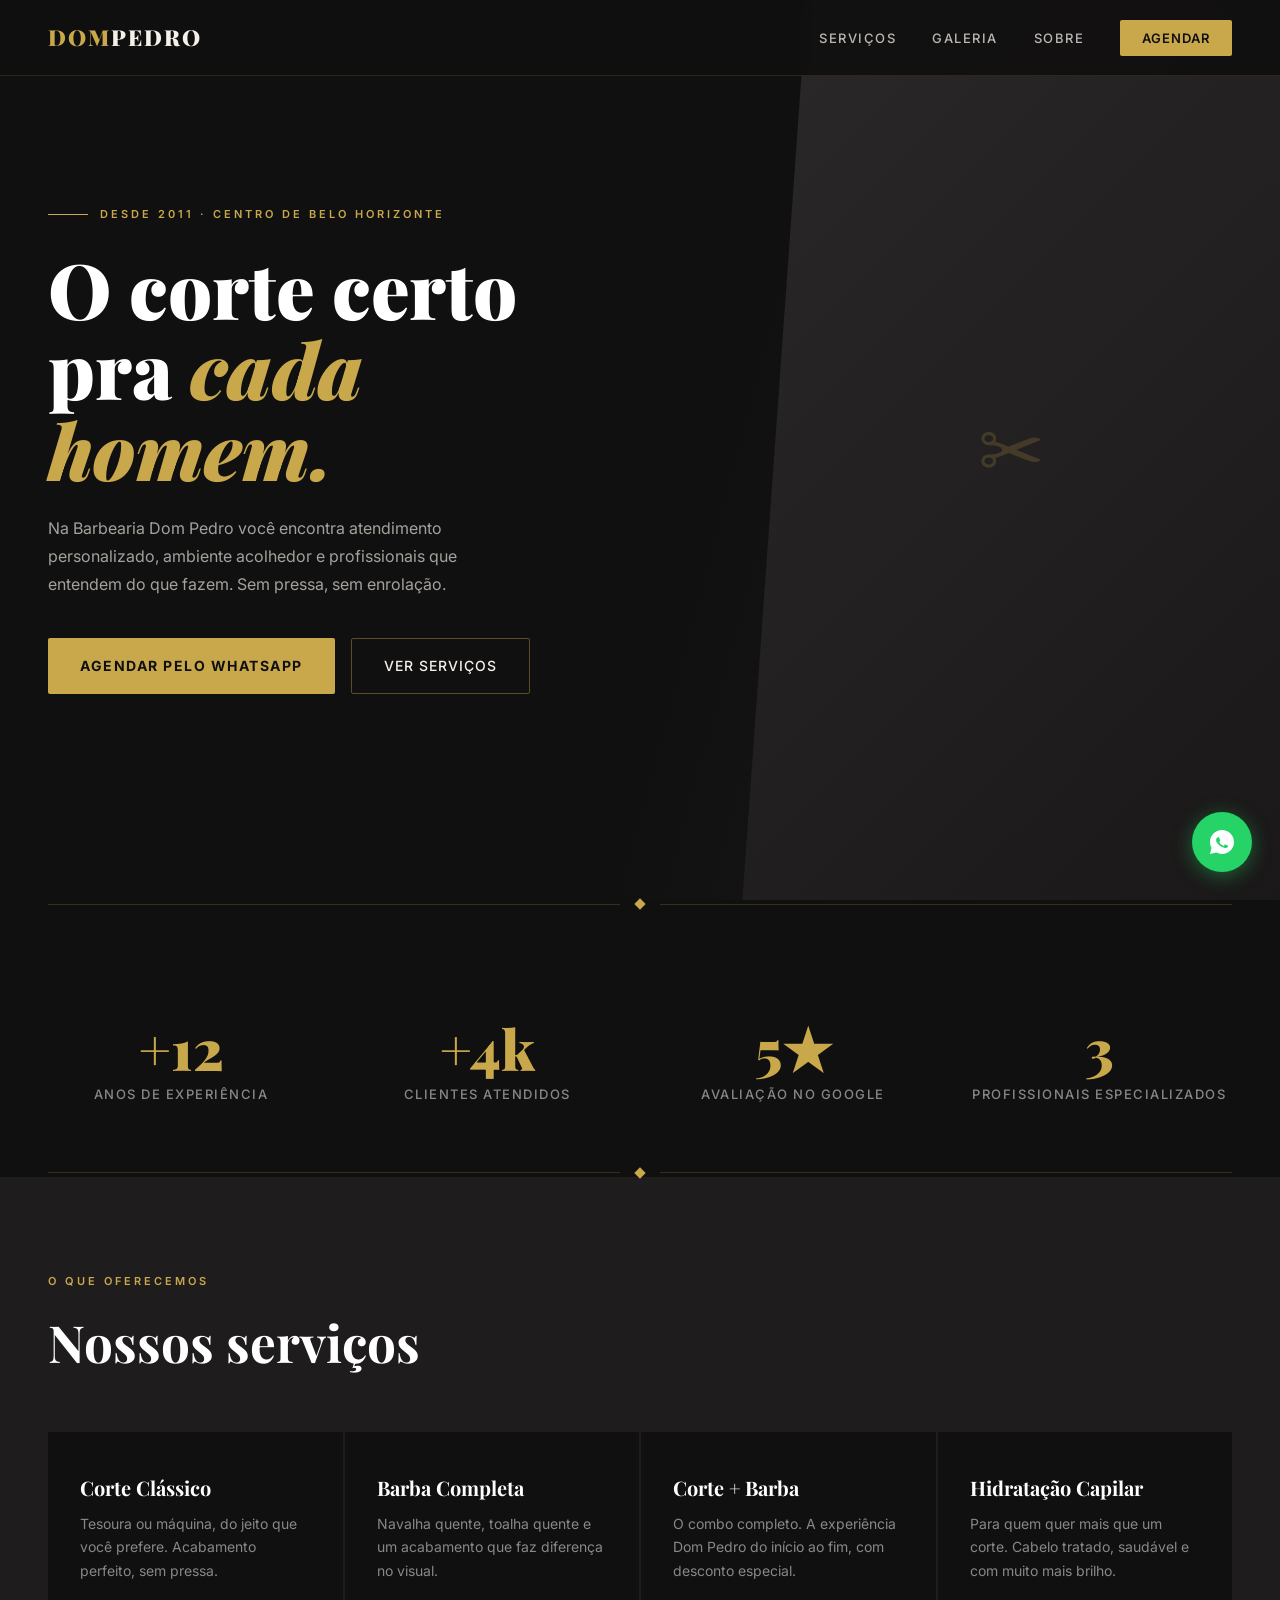
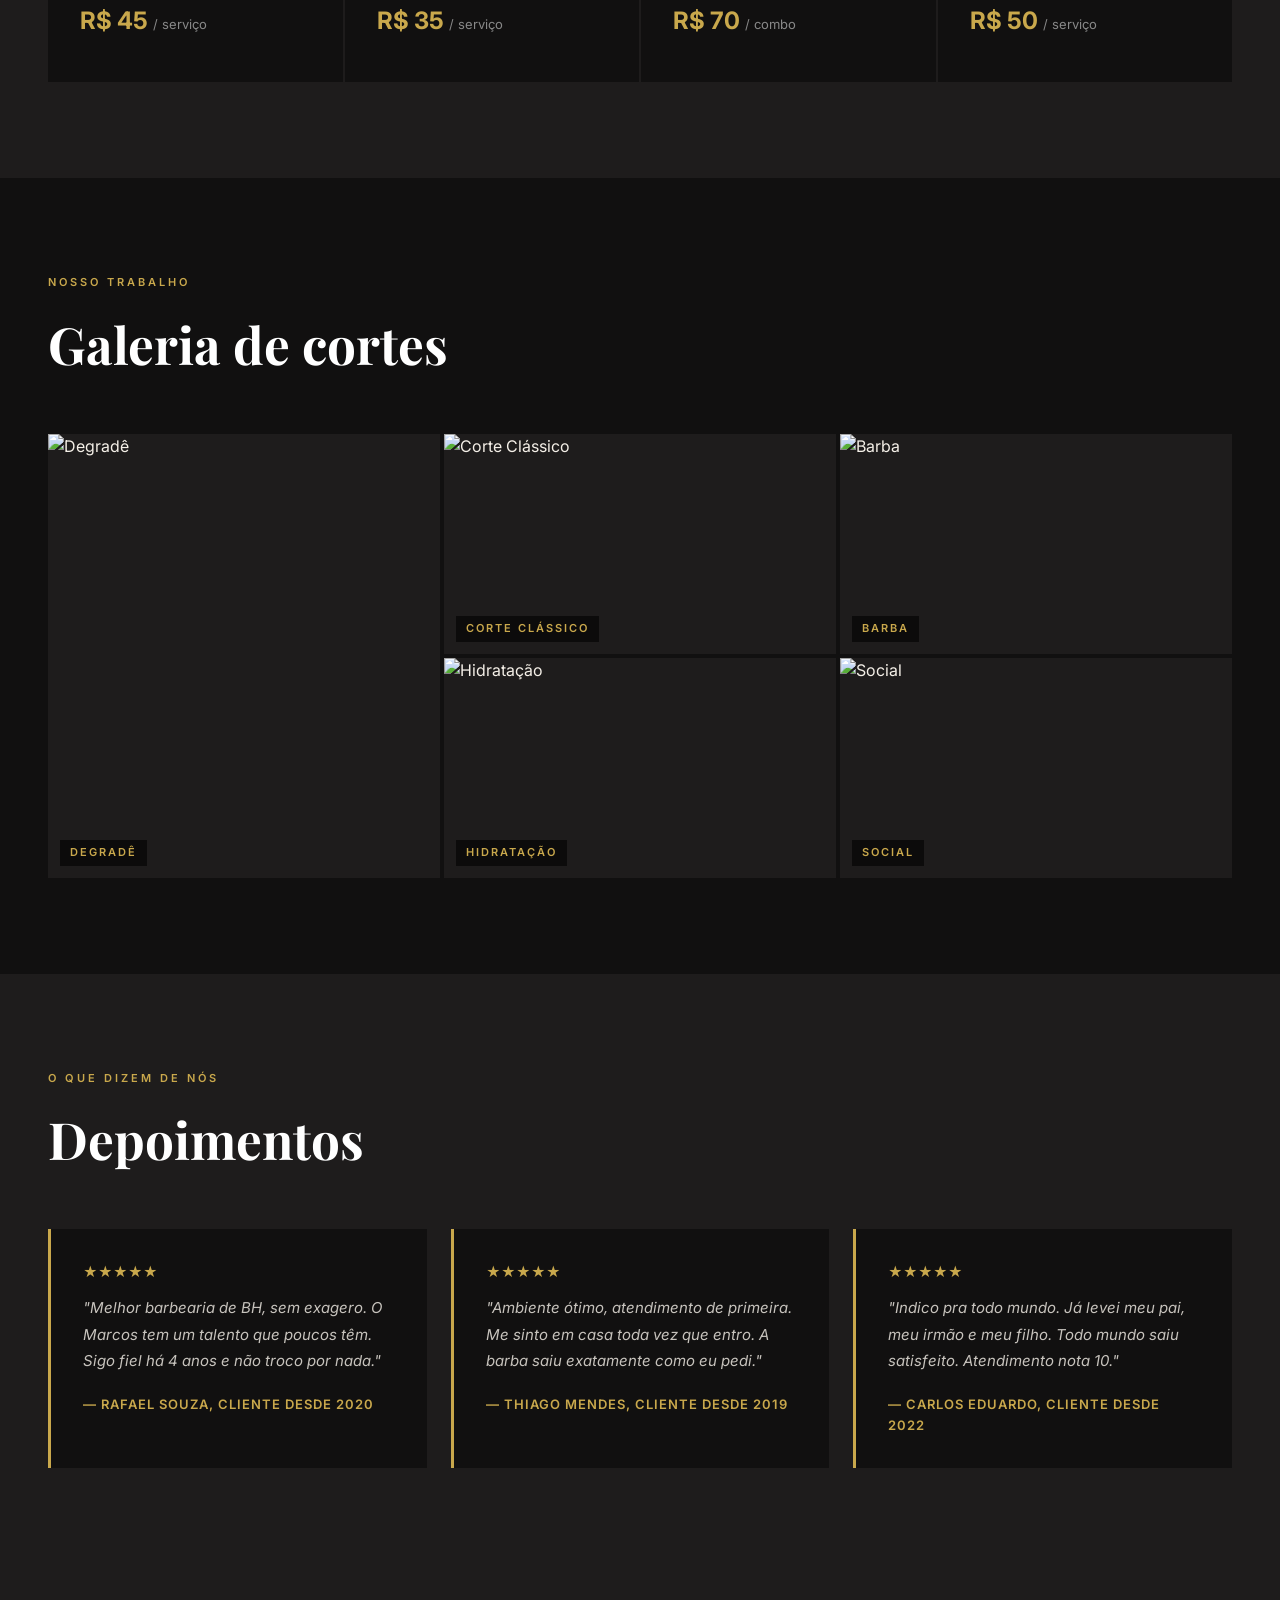
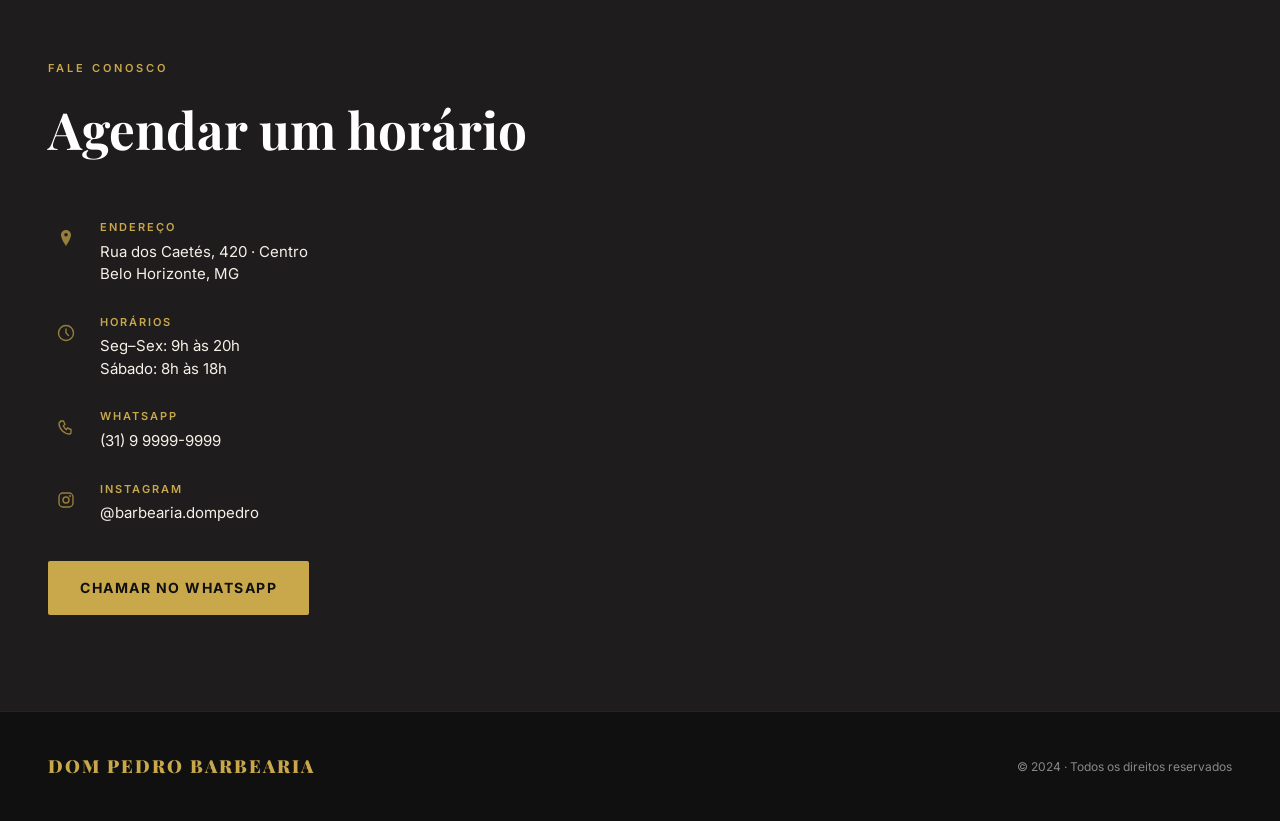
==== templates/barbearia/index.html @ 228334ea "barbearia template add" ====
<!DOCTYPE html>
<html lang="pt-BR">
<head>
<meta charset="UTF-8">
<meta name="viewport" content="width=device-width, initial-scale=1.0">
<title>Barbearia Dom Pedro | Cortes Clássicos e Modernos</title>
<link rel="preconnect" href="https://fonts.googleapis.com">
<link href="https://fonts.googleapis.com/css2?family=Playfair+Display:wght@700;900&family=Inter:wght@300;400;500;600&display=swap" rel="stylesheet">

<link rel="stylesheet" href="style.css">

</head>
<body>

<!-- NAV -->
<nav>
  <div class="logo">Dom<span>Pedro</span></div>
  <ul>
    <li><a href="#servicos">Serviços</a></li>
    <li><a href="#galeria">Galeria</a></li>
    <li><a href="#sobre">Sobre</a></li>
    <li><a href="#contato" class="nav-cta">Agendar</a></li>
  </ul>
</nav>

<!-- HERO -->
<section class="hero" style="padding-top:0; padding-bottom:0;">
  <div class="hero-bg"></div>
  <div class="hero-decoration">
    <div class="hero-img-placeholder">✂</div>
  </div>
  <div class="hero-content">
    <div class="hero-eyebrow">
      <div class="hero-eyebrow-line"></div>
      <span>Desde 2011 · Centro de Belo Horizonte</span>
    </div>
    <h1>O corte certo pra <em>cada homem.</em></h1>
    <p>Na Barbearia Dom Pedro você encontra atendimento personalizado, ambiente acolhedor e profissionais que entendem do que fazem. Sem pressa, sem enrolação.</p>
    <div class="hero-buttons">
      <a href="https://wa.me/5531999999999" class="btn-primary">Agendar pelo WhatsApp</a>
      <a href="#servicos" class="btn-outline">Ver serviços</a>
    </div>
  </div>
</section>

<!-- DIVIDER -->
<div class="razor-divider">
  <div class="line"></div>
  <div class="diamond"></div>
  <div class="line"></div>
</div>

<!-- NUMBERS -->
<section id="sobre" style="background: var(--black); padding-top: 64px; padding-bottom: 64px;">
  <div class="why-grid">
    <div class="why-item">
      <div class="why-number">+12</div>
      <div class="why-label">Anos de experiência</div>
    </div>
    <div class="why-item">
      <div class="why-number">+4k</div>
      <div class="why-label">Clientes atendidos</div>
    </div>
    <div class="why-item">
      <div class="why-number">5★</div>
      <div class="why-label">Avaliação no Google</div>
    </div>
    <div class="why-item">
      <div class="why-number">3</div>
      <div class="why-label">Profissionais especializados</div>
    </div>
  </div>
</section>

<!-- DIVIDER -->
<div class="razor-divider">
  <div class="line"></div>
  <div class="diamond"></div>
  <div class="line"></div>
</div>

<!-- SERVICES -->
<section id="servicos" class="services">
  <div class="section-label">O que oferecemos</div>
  <div class="section-title">Nossos serviços</div>
  <div class="services-grid">
    <div class="service-card">
      <div class="service-name">Corte Clássico</div>
      <div class="service-desc">Tesoura ou máquina, do jeito que você prefere. Acabamento perfeito, sem pressa.</div>
      <div class="service-price">R$ 45 <span>/ serviço</span></div>
    </div>
    <div class="service-card">
      <div class="service-name">Barba Completa</div>
      <div class="service-desc">Navalha quente, toalha quente e um acabamento que faz diferença no visual.</div>
      <div class="service-price">R$ 35 <span>/ serviço</span></div>
    </div>
    <div class="service-card">
      <div class="service-name">Corte + Barba</div>
      <div class="service-desc">O combo completo. A experiência Dom Pedro do início ao fim, com desconto especial.</div>
      <div class="service-price">R$ 70 <span>/ combo</span></div>
    </div>
    <div class="service-card">
      <div class="service-name">Hidratação Capilar</div>
      <div class="service-desc">Para quem quer mais que um corte. Cabelo tratado, saudável e com muito mais brilho.</div>
      <div class="service-price">R$ 50 <span>/ serviço</span></div>
    </div>
  </div>
</section>

<!-- GALLERY -->
<section id="galeria" style="background: var(--black);">
  <div class="section-label">Nosso trabalho</div>
  <div class="section-title">Galeria de cortes</div>
  <div class="gallery-grid">
    <div class="gallery-item">
      <img src="fotos/galeria-1.jpg" alt="Degradê" class="gallery-photo">
      <span class="gallery-label">Degradê</span>
    </div>
    <div class="gallery-item">
      <img src="fotos/galeria-2.jpg" alt="Corte Clássico" class="gallery-photo">
      <span class="gallery-label">Corte Clássico</span>
    </div>
    <div class="gallery-item">
      <img src="fotos/galeria-3.jpg" alt="Barba" class="gallery-photo">
      <span class="gallery-label">Barba</span>
    </div>
    <div class="gallery-item">
      <img src="fotos/galeria-4.jpg" alt="Hidratação" class="gallery-photo">
      <span class="gallery-label">Hidratação</span>
    </div>
    <div class="gallery-item">
      <img src="fotos/galeria-5.jpg" alt="Social" class="gallery-photo">
      <span class="gallery-label">Social</span>
    </div>
  </div>
</section>

<!-- TESTIMONIALS -->
<section class="testimonials">
  <div class="section-label">O que dizem de nós</div>
  <div class="section-title">Depoimentos</div>
  <div class="testimonials-grid">
    <div class="testimonial-card">
      <div class="stars">★★★★★</div>
      <p class="testimonial-text">"Melhor barbearia de BH, sem exagero. O Marcos tem um talento que poucos têm. Sigo fiel há 4 anos e não troco por nada."</p>
      <div class="testimonial-author">— Rafael Souza, cliente desde 2020</div>
    </div>
    <div class="testimonial-card">
      <div class="stars">★★★★★</div>
      <p class="testimonial-text">"Ambiente ótimo, atendimento de primeira. Me sinto em casa toda vez que entro. A barba saiu exatamente como eu pedi."</p>
      <div class="testimonial-author">— Thiago Mendes, cliente desde 2019</div>
    </div>
    <div class="testimonial-card">
      <div class="stars">★★★★★</div>
      <p class="testimonial-text">"Indico pra todo mundo. Já levei meu pai, meu irmão e meu filho. Todo mundo saiu satisfeito. Atendimento nota 10."</p>
      <div class="testimonial-author">— Carlos Eduardo, cliente desde 2022</div>
    </div>
  </div>
</section>

<!-- CONTACT -->
<section id="contato" class="contact">
  <div class="section-label">Fale conosco</div>
  <div class="section-title">Agendar um horário</div>
  <div class="contact-info">
    <div class="contact-item">
      <span class="contact-icon">
        <svg width="18" height="18" viewBox="0 0 18 18" fill="none" xmlns="http://www.w3.org/2000/svg"><path d="M9 1C6.24 1 4 3.24 4 6c0 3.75 5 11 5 11s5-7.25 5-11c0-2.76-2.24-5-5-5zm0 6.5A1.5 1.5 0 1 1 9 4a1.5 1.5 0 0 1 0 3.5z" fill="currentColor" opacity=".7"/></svg>
      </span>
      <div>
        <div class="contact-text-label">Endereço</div>
        <div class="contact-text-value">Rua dos Caetés, 420 · Centro<br>Belo Horizonte, MG</div>
      </div>
    </div>
    <div class="contact-item">
      <span class="contact-icon">
        <svg width="18" height="18" viewBox="0 0 18 18" fill="none" xmlns="http://www.w3.org/2000/svg"><circle cx="9" cy="9" r="7.5" stroke="currentColor" stroke-width="1.4" opacity=".7"/><path d="M9 5v4l2.5 2.5" stroke="currentColor" stroke-width="1.4" stroke-linecap="round" opacity=".7"/></svg>
      </span>
      <div>
        <div class="contact-text-label">Horários</div>
        <div class="contact-text-value">Seg–Sex: 9h às 20h<br>Sábado: 8h às 18h</div>
      </div>
    </div>
    <div class="contact-item">
      <span class="contact-icon">
        <svg width="18" height="18" viewBox="0 0 18 18" fill="none" xmlns="http://www.w3.org/2000/svg"><path d="M3.5 3h3l1.5 3.5-1.75 1.25C7.07 9.57 8.43 10.93 9.25 11.75L10.5 10l3.5 1.5v3C14 15.33 13.33 16 12.5 16 7.25 16 2 10.75 2 5.5 2 4.67 2.67 4 3.5 4V3z" stroke="currentColor" stroke-width="1.4" stroke-linecap="round" stroke-linejoin="round" opacity=".7"/></svg>
      </span>
      <div>
        <div class="contact-text-label">WhatsApp</div>
        <div class="contact-text-value">(31) 9 9999-9999</div>
      </div>
    </div>
    <div class="contact-item">
      <span class="contact-icon">
        <svg width="18" height="18" viewBox="0 0 18 18" fill="none" xmlns="http://www.w3.org/2000/svg"><rect x="2" y="2" width="14" height="14" rx="4" stroke="currentColor" stroke-width="1.4" opacity=".7"/><circle cx="9" cy="9" r="3" stroke="currentColor" stroke-width="1.4" opacity=".7"/><circle cx="13" cy="5" r="1" fill="currentColor" opacity=".7"/></svg>
      </span>
      <div>
        <div class="contact-text-label">Instagram</div>
        <div class="contact-text-value">@barbearia.dompedro</div>
      </div>
    </div>
    <a href="https://wa.me/5531999999999" class="btn-primary" style="margin-top:8px; align-self: flex-start;">
      Chamar no WhatsApp
    </a>
  </div>
</section>

<!-- FOOTER -->
<footer>
  <div class="footer-logo">Dom Pedro Barbearia</div>
  <div class="footer-copy">© 2024 · Todos os direitos reservados</div>
</footer>

<!-- WHATSAPP FLOAT -->
<a href="https://wa.me/5531999999999" class="whatsapp-float" title="Falar no WhatsApp">
  <svg width="28" height="28" viewBox="0 0 28 28" fill="none" xmlns="http://www.w3.org/2000/svg">
    <path d="M14 2C7.37 2 2 7.37 2 14c0 2.13.56 4.13 1.54 5.86L2 26l6.29-1.51A11.94 11.94 0 0 0 14 26c6.63 0 12-5.37 12-12S20.63 2 14 2zm6.11 16.43c-.26.72-1.52 1.37-2.09 1.46-.54.08-1.22.12-1.97-.12a18.1 18.1 0 0 1-1.79-.66C11.44 18 9.5 15.5 9.35 15.31c-.15-.19-1.22-1.62-1.22-3.09s.77-2.19 1.05-2.49c.27-.3.59-.38.79-.38.2 0 .39 0 .56.01.18.01.43-.07.67.51.26.62.87 2.12.95 2.28.08.15.13.33.03.53-.1.2-.15.32-.3.5-.15.17-.31.38-.45.51-.15.14-.3.29-.13.58.17.29.77 1.27 1.65 2.06 1.13 1.01 2.09 1.32 2.38 1.47.29.15.46.12.63-.07.17-.2.72-.84.91-1.13.19-.29.38-.24.64-.14.26.1 1.64.77 1.92.91.28.14.47.21.54.33.07.12.07.69-.19 1.41z" fill="white"/>
  </svg>
</a>

</body>
</html>
---- templates/barbearia/style.css ----
:root {
    --black: #111010;
    --charcoal: #1e1c1c;
    --gold: #c9a84c;
    --gold-light: #e2c97e;
    --cream: #f5f0e8;
    --muted: #888;
    --white: #ffffff;
  }

  * { margin: 0; padding: 0; box-sizing: border-box; }

  html { scroll-behavior: smooth; }

  body {
    background: var(--black);
    color: var(--cream);
    font-family: 'Inter', sans-serif;
    font-size: 16px;
    line-height: 1.6;
  }

  /* NAV */
  nav {
    position: fixed; top: 0; left: 0; right: 0; z-index: 100;
    display: flex; align-items: center; justify-content: space-between;
    padding: 20px 48px;
    background: rgba(17,16,16,0.92);
    backdrop-filter: blur(8px);
    border-bottom: 1px solid rgba(201,168,76,0.15);
  }

  .logo {
    font-family: 'Playfair Display', serif;
    font-size: 22px;
    font-weight: 900;
    letter-spacing: 2px;
    color: var(--gold);
    text-transform: uppercase;
  }

  .logo span { color: var(--cream); }

  nav ul {
    list-style: none;
    display: flex; gap: 36px;
  }

  nav ul a {
    color: var(--cream);
    text-decoration: none;
    font-size: 13px;
    font-weight: 500;
    letter-spacing: 1.5px;
    text-transform: uppercase;
    opacity: 0.75;
    transition: opacity 0.2s;
  }

  nav ul a:hover { opacity: 1; color: var(--gold); }

  .nav-cta {
    background: var(--gold);
    color: var(--black) !important;
    padding: 10px 22px;
    border-radius: 2px;
    font-weight: 600 !important;
    opacity: 1 !important;
    letter-spacing: 1px;
  }

  /* HERO */
  .hero {
    min-height: 100vh;
    display: flex; align-items: center;
    padding: 120px 48px 80px;
    position: relative;
    overflow: hidden;
  }

  .hero-bg {
    position: absolute; inset: 0;
    background: linear-gradient(105deg, #111010 55%, #1e1c1c 100%);
  }

  .hero-decoration {
    position: absolute; right: 0; top: 0; bottom: 0;
    width: 42%;
    background: var(--charcoal);
    clip-path: polygon(12% 0, 100% 0, 100% 100%, 0% 100%);
    display: flex; align-items: center; justify-content: center;
  }

  .hero-img-placeholder {
    width: 100%; height: 100%;
    background: linear-gradient(135deg, #2a2828 0%, #1a1818 100%);
    display: flex; align-items: center; justify-content: center;
    font-size: 80px;
    color: rgba(201,168,76,0.2);
  }

  .hero-content { position: relative; z-index: 2; max-width: 560px; }

  .hero-eyebrow {
    display: flex; align-items: center; gap: 12px;
    margin-bottom: 24px;
  }

  .hero-eyebrow-line {
    width: 40px; height: 1px;
    background: var(--gold);
  }

  .hero-eyebrow span {
    font-size: 11px;
    font-weight: 600;
    letter-spacing: 3px;
    text-transform: uppercase;
    color: var(--gold);
  }

  .hero h1 {
    font-family: 'Playfair Display', serif;
    font-size: clamp(48px, 6vw, 80px);
    font-weight: 900;
    line-height: 1.05;
    margin-bottom: 24px;
    color: var(--white);
  }

  .hero h1 em {
    font-style: italic;
    color: var(--gold);
  }

  .hero p {
    font-size: 16px;
    color: rgba(245,240,232,0.65);
    margin-bottom: 40px;
    max-width: 420px;
    line-height: 1.75;
  }

  .hero-buttons { display: flex; gap: 16px; flex-wrap: wrap; }

  .btn-primary {
    background: var(--gold);
    color: var(--black);
    padding: 16px 32px;
    font-size: 14px;
    font-weight: 700;
    letter-spacing: 1.5px;
    text-transform: uppercase;
    text-decoration: none;
    border-radius: 2px;
    transition: background 0.2s;
    display: inline-flex; align-items: center; gap: 8px;
  }

  .btn-primary:hover { background: var(--gold-light); }

  .btn-outline {
    border: 1px solid rgba(201,168,76,0.4);
    color: var(--cream);
    padding: 16px 32px;
    font-size: 14px;
    font-weight: 500;
    letter-spacing: 1px;
    text-transform: uppercase;
    text-decoration: none;
    border-radius: 2px;
    transition: border-color 0.2s, color 0.2s;
    display: inline-flex; align-items: center; gap: 8px;
  }

  .btn-outline:hover { border-color: var(--gold); color: var(--gold); }

  /* DIVIDER */
  .razor-divider {
    display: flex; align-items: center; gap: 0;
    padding: 0 48px;
    margin: 0;
  }

  .razor-divider .line { flex: 1; height: 1px; background: rgba(201,168,76,0.2); }
  .razor-divider .diamond {
    width: 8px; height: 8px;
    background: var(--gold);
    transform: rotate(45deg);
    margin: 0 16px;
    flex-shrink: 0;
  }

  /* SECTION */
  section { padding: 96px 48px; }

  .section-label {
    font-size: 11px;
    font-weight: 600;
    letter-spacing: 3px;
    text-transform: uppercase;
    color: var(--gold);
    margin-bottom: 12px;
  }

  .section-title {
    font-family: 'Playfair Display', serif;
    font-size: clamp(32px, 4vw, 52px);
    font-weight: 700;
    color: var(--white);
    margin-bottom: 48px;
  }

  /* SERVICES */
  .services { background: var(--charcoal); }

  .services-grid {
    display: grid;
    grid-template-columns: repeat(auto-fit, minmax(240px, 1fr));
    gap: 2px;
    margin-top: 48px;
  }

  .service-card {
    background: var(--black);
    padding: 40px 32px;
    border-bottom: 2px solid transparent;
    transition: border-color 0.2s;
  }

  .service-card:hover { border-bottom-color: var(--gold); }



  .service-name {
    font-family: 'Playfair Display', serif;
    font-size: 20px;
    font-weight: 700;
    color: var(--white);
    margin-bottom: 8px;
  }

  .service-desc {
    font-size: 14px;
    color: var(--muted);
    line-height: 1.65;
    margin-bottom: 20px;
  }

  .service-price {
    font-size: 24px;
    font-weight: 700;
    color: var(--gold);
  }

  .service-price span { font-size: 13px; font-weight: 400; color: var(--muted); }

  /* GALLERY */
  .gallery-grid {
    display: grid;
    grid-template-columns: repeat(3, 1fr);
    grid-template-rows: 220px 220px;
    gap: 4px;
    margin-top: 48px;
  }

  .gallery-item {
    background: var(--charcoal);
    display: flex; align-items: center; justify-content: center;
    overflow: hidden;
    position: relative;
  }

  .gallery-photo {
    position: absolute; inset: 0;
    width: 100%; height: 100%;
    object-fit: cover;
    display: block;
  }

  .gallery-item:first-child {
    grid-row: span 2;
  }

  .gallery-label {
    position: absolute; bottom: 12px; left: 12px;
    font-size: 11px; font-weight: 600; letter-spacing: 2px;
    text-transform: uppercase; color: var(--gold);
    background: rgba(0,0,0,0.6);
    padding: 4px 10px;
  }

  /* TESTIMONIALS */
  .testimonials { background: var(--charcoal); }

  .testimonials-grid {
    display: grid;
    grid-template-columns: repeat(auto-fit, minmax(280px, 1fr));
    gap: 24px;
    margin-top: 48px;
  }

  .testimonial-card {
    background: var(--black);
    padding: 32px;
    border-left: 3px solid var(--gold);
  }

  .testimonial-text {
    font-size: 15px;
    color: rgba(245,240,232,0.8);
    line-height: 1.75;
    margin-bottom: 20px;
    font-style: italic;
  }

  .testimonial-author {
    font-size: 13px;
    font-weight: 600;
    color: var(--gold);
    letter-spacing: 1px;
    text-transform: uppercase;
  }

  .stars { color: var(--gold); font-size: 14px; margin-bottom: 12px; }

  /* WHY */
  .why-grid {
    display: grid;
    grid-template-columns: repeat(auto-fit, minmax(200px, 1fr));
    gap: 40px;
    margin-top: 48px;
  }

  .why-item { text-align: center; }

  .why-number {
    font-family: 'Playfair Display', serif;
    font-size: 56px;
    font-weight: 900;
    color: var(--gold);
    line-height: 1;
    margin-bottom: 8px;
  }

  .why-label {
    font-size: 13px;
    font-weight: 500;
    color: var(--muted);
    text-transform: uppercase;
    letter-spacing: 1.5px;
  }

  /* CONTACT */
  .contact { background: var(--charcoal); }

  .contact-info { display: flex; flex-direction: column; gap: 28px; max-width: 480px; margin-top: 48px; }

  .contact-item { display: flex; gap: 16px; align-items: flex-start; }

  .contact-icon {
    width: 36px; height: 36px;
    display: flex; align-items: center; justify-content: center;
    color: var(--gold);
    flex-shrink: 0;
    margin-top: 1px;
  }

  .contact-text-label {
    font-size: 11px; font-weight: 600; letter-spacing: 2px;
    text-transform: uppercase; color: var(--gold); margin-bottom: 4px;
  }

  .contact-text-value {
    font-size: 15px;
    color: var(--cream);
    line-height: 1.5;
  }

  /* WHATSAPP FLOAT */
  .whatsapp-float {
    position: fixed; bottom: 28px; right: 28px; z-index: 200;
    background: #25D366;
    color: white;
    width: 60px; height: 60px;
    border-radius: 50%;
    display: flex; align-items: center; justify-content: center;
    font-size: 28px;
    text-decoration: none;
    box-shadow: 0 4px 20px rgba(37,211,102,0.4);
    transition: transform 0.2s;
  }

  .whatsapp-float:hover { transform: scale(1.08); }

  /* FOOTER */
  footer {
    background: var(--black);
    padding: 40px 48px;
    display: flex;
    align-items: center;
    justify-content: space-between;
    border-top: 1px solid rgba(201,168,76,0.12);
  }

  .footer-logo {
    font-family: 'Playfair Display', serif;
    font-size: 18px;
    font-weight: 900;
    color: var(--gold);
    letter-spacing: 2px;
    text-transform: uppercase;
  }

  .footer-copy {
    font-size: 12px;
    color: var(--muted);
  }

  /* MOBILE */
  @media (max-width: 768px) {
    nav { padding: 16px 20px; }
    nav ul { display: none; }
    .hero { padding: 100px 20px 60px; }
    .hero-decoration { display: none; }
    section { padding: 64px 20px; }
    .razor-divider { padding: 0 20px; }
    .gallery-grid { grid-template-columns: 1fr 1fr; grid-template-rows: auto; }
    .gallery-item:first-child { grid-row: span 1; }
    footer { flex-direction: column; gap: 12px; text-align: center; }
  }
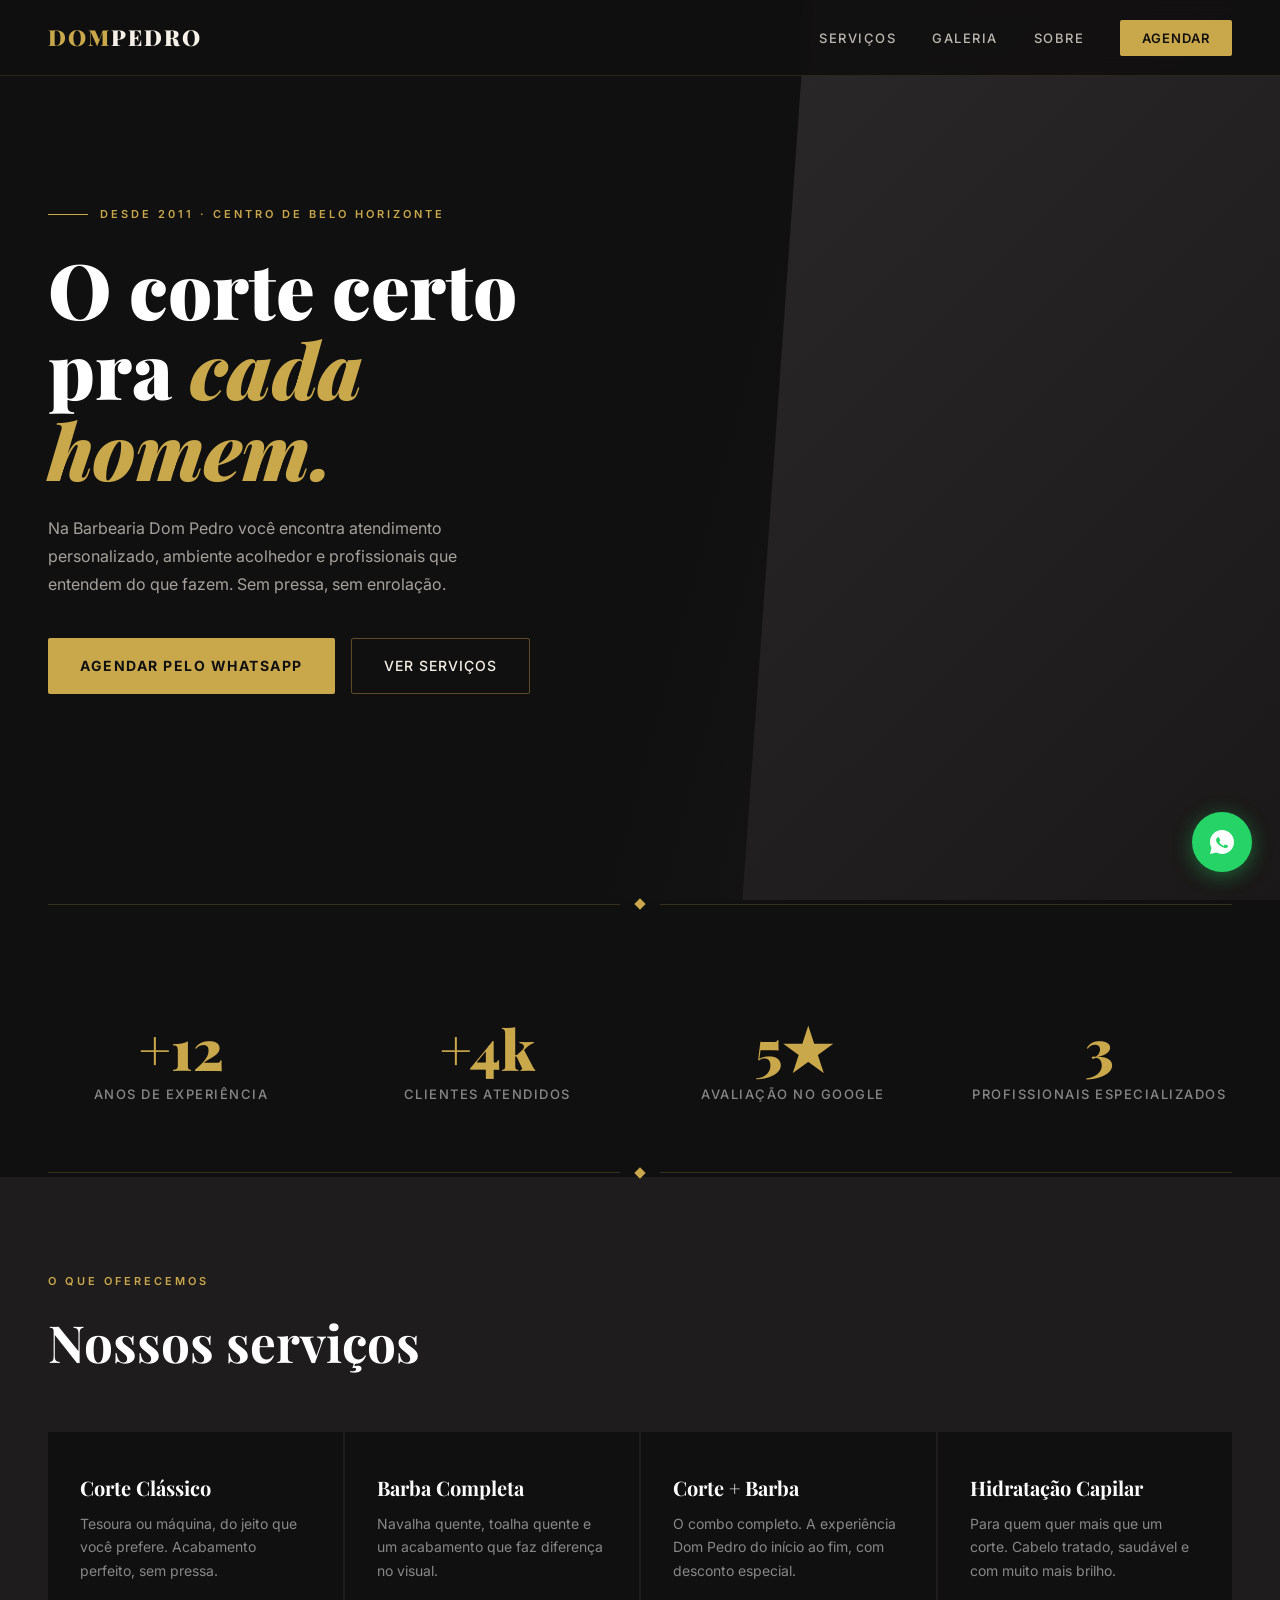
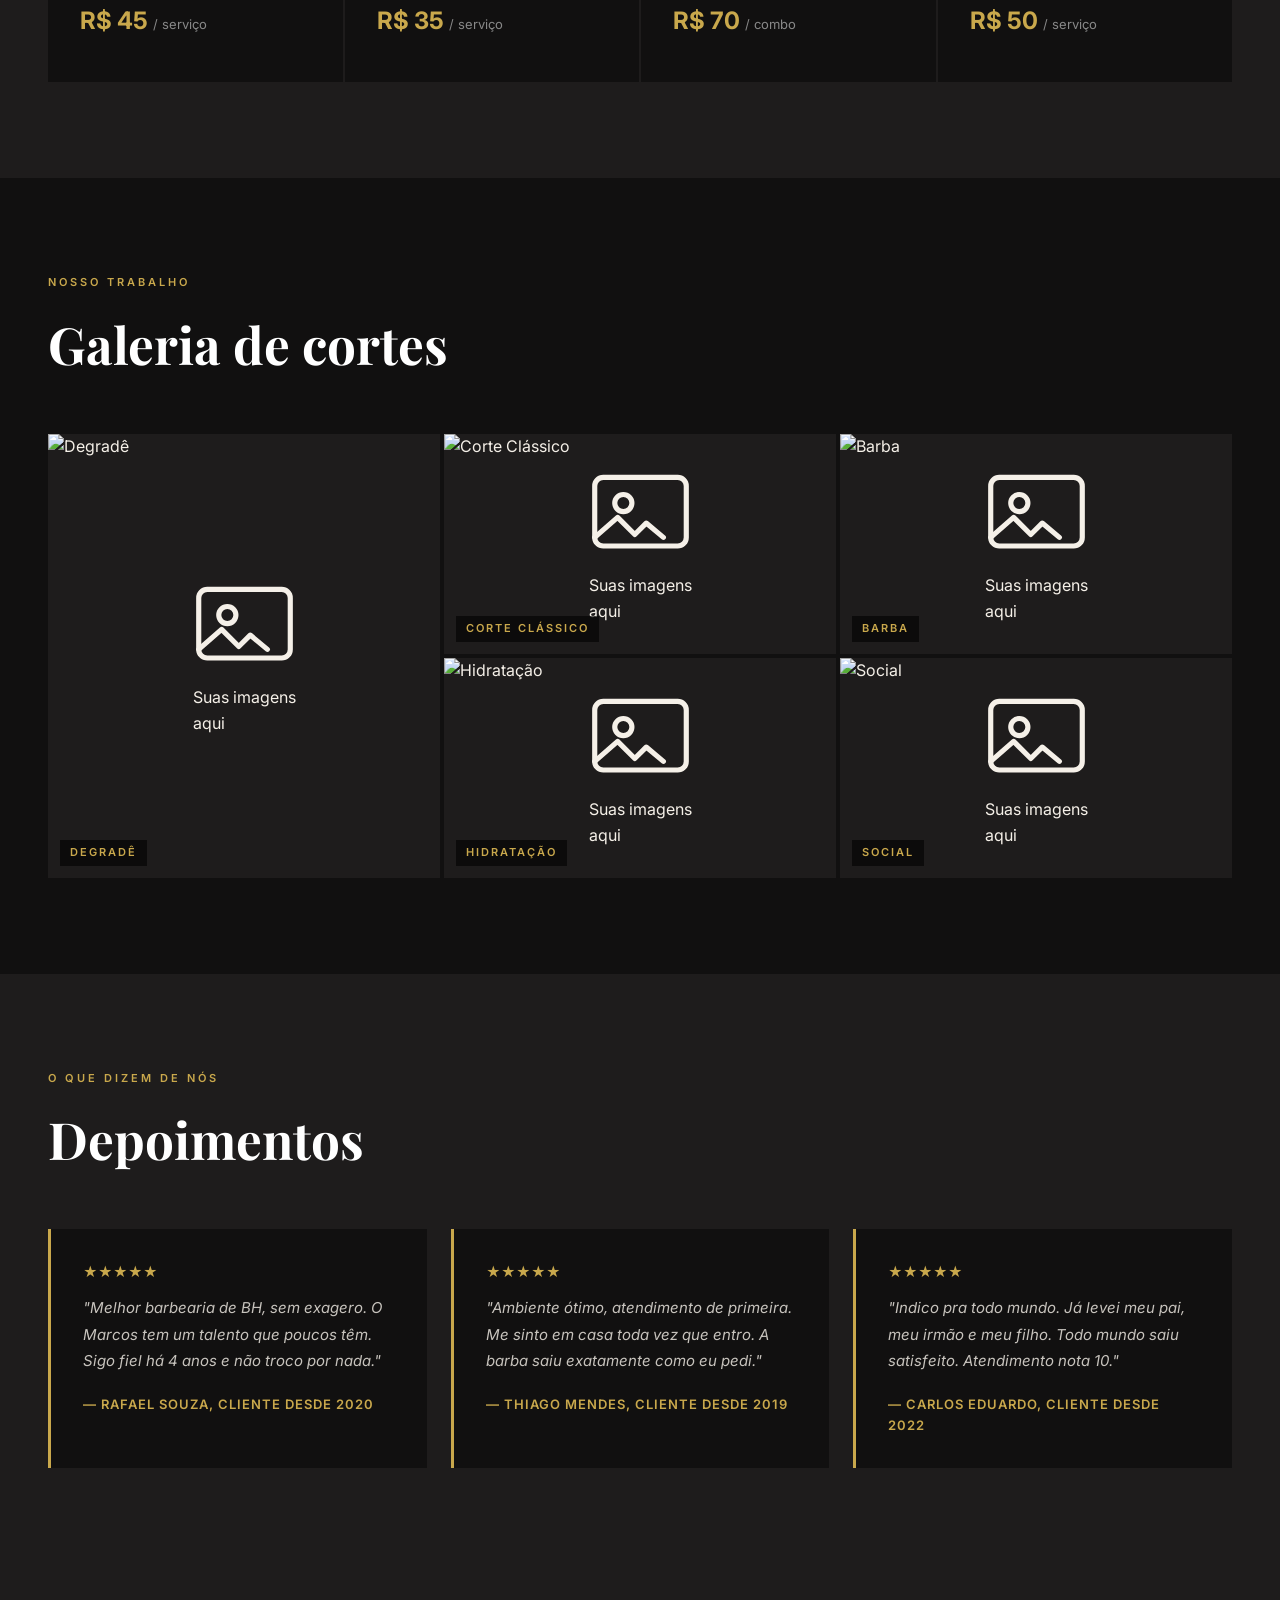
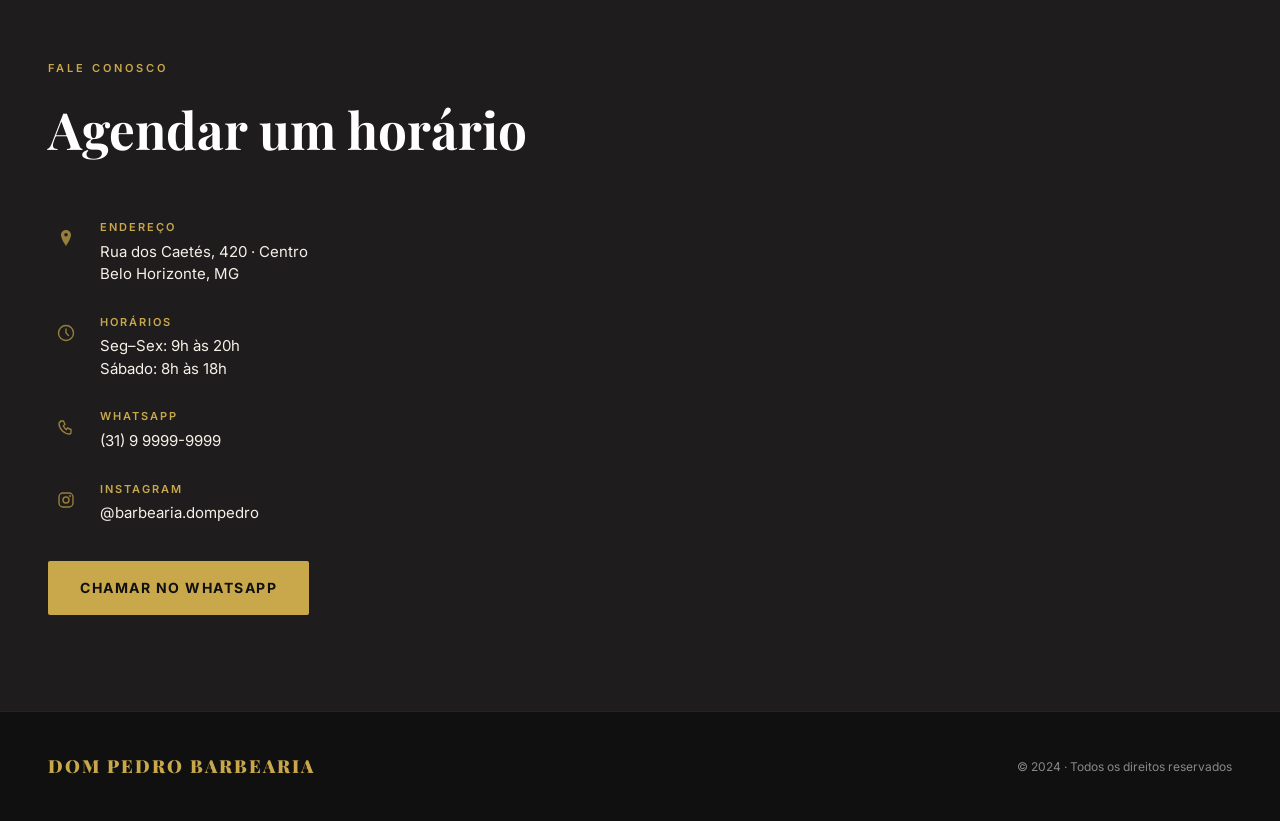
==== commit 5f34902a: "template barbearia completo, 100% funcional" ====
--- a/templates/barbearia/index.html
+++ b/templates/barbearia/index.html
@@ -27,7 +27,7 @@
 <section class="hero" style="padding-top:0; padding-bottom:0;">
   <div class="hero-bg"></div>
   <div class="hero-decoration">
-    <div class="hero-img-placeholder">✂</div>
+    <div class="hero-img-placeholder"></div>
   </div>
   <div class="hero-content">
     <div class="hero-eyebrow">
@@ -113,22 +113,42 @@
   <div class="section-title">Galeria de cortes</div>
   <div class="gallery-grid">
     <div class="gallery-item">
+      <div class="img-placeholder">
+        <svg class="img-placeholder-icon" viewBox="0 0 36 36" fill="none"><rect x="2" y="5" width="32" height="24" rx="3" stroke="currentColor" stroke-width="1.8"/><circle cx="12" cy="14" r="3" stroke="currentColor" stroke-width="1.8"/><path d="M2 26l8-7 6 6 4-4 6 5" stroke="currentColor" stroke-width="1.8" stroke-linecap="round" stroke-linejoin="round"/></svg>
+        <div class="img-placeholder-text">Suas imagens<br>aqui</div>
+      </div>
       <img src="fotos/galeria-1.jpg" alt="Degradê" class="gallery-photo">
       <span class="gallery-label">Degradê</span>
     </div>
     <div class="gallery-item">
+      <div class="img-placeholder">
+        <svg class="img-placeholder-icon" viewBox="0 0 36 36" fill="none"><rect x="2" y="5" width="32" height="24" rx="3" stroke="currentColor" stroke-width="1.8"/><circle cx="12" cy="14" r="3" stroke="currentColor" stroke-width="1.8"/><path d="M2 26l8-7 6 6 4-4 6 5" stroke="currentColor" stroke-width="1.8" stroke-linecap="round" stroke-linejoin="round"/></svg>
+        <div class="img-placeholder-text">Suas imagens<br>aqui</div>
+      </div>
       <img src="fotos/galeria-2.jpg" alt="Corte Clássico" class="gallery-photo">
       <span class="gallery-label">Corte Clássico</span>
     </div>
     <div class="gallery-item">
+      <div class="img-placeholder">
+        <svg class="img-placeholder-icon" viewBox="0 0 36 36" fill="none"><rect x="2" y="5" width="32" height="24" rx="3" stroke="currentColor" stroke-width="1.8"/><circle cx="12" cy="14" r="3" stroke="currentColor" stroke-width="1.8"/><path d="M2 26l8-7 6 6 4-4 6 5" stroke="currentColor" stroke-width="1.8" stroke-linecap="round" stroke-linejoin="round"/></svg>
+        <div class="img-placeholder-text">Suas imagens<br>aqui</div>
+      </div>
       <img src="fotos/galeria-3.jpg" alt="Barba" class="gallery-photo">
       <span class="gallery-label">Barba</span>
     </div>
     <div class="gallery-item">
+      <div class="img-placeholder">
+        <svg class="img-placeholder-icon" viewBox="0 0 36 36" fill="none"><rect x="2" y="5" width="32" height="24" rx="3" stroke="currentColor" stroke-width="1.8"/><circle cx="12" cy="14" r="3" stroke="currentColor" stroke-width="1.8"/><path d="M2 26l8-7 6 6 4-4 6 5" stroke="currentColor" stroke-width="1.8" stroke-linecap="round" stroke-linejoin="round"/></svg>
+        <div class="img-placeholder-text">Suas imagens<br>aqui</div>
+      </div>
       <img src="fotos/galeria-4.jpg" alt="Hidratação" class="gallery-photo">
       <span class="gallery-label">Hidratação</span>
     </div>
     <div class="gallery-item">
+      <div class="img-placeholder">
+        <svg class="img-placeholder-icon" viewBox="0 0 36 36" fill="none"><rect x="2" y="5" width="32" height="24" rx="3" stroke="currentColor" stroke-width="1.8"/><circle cx="12" cy="14" r="3" stroke="currentColor" stroke-width="1.8"/><path d="M2 26l8-7 6 6 4-4 6 5" stroke="currentColor" stroke-width="1.8" stroke-linecap="round" stroke-linejoin="round"/></svg>
+        <div class="img-placeholder-text">Suas imagens<br>aqui</div>
+      </div>
       <img src="fotos/galeria-5.jpg" alt="Social" class="gallery-photo">
       <span class="gallery-label">Social</span>
     </div>
